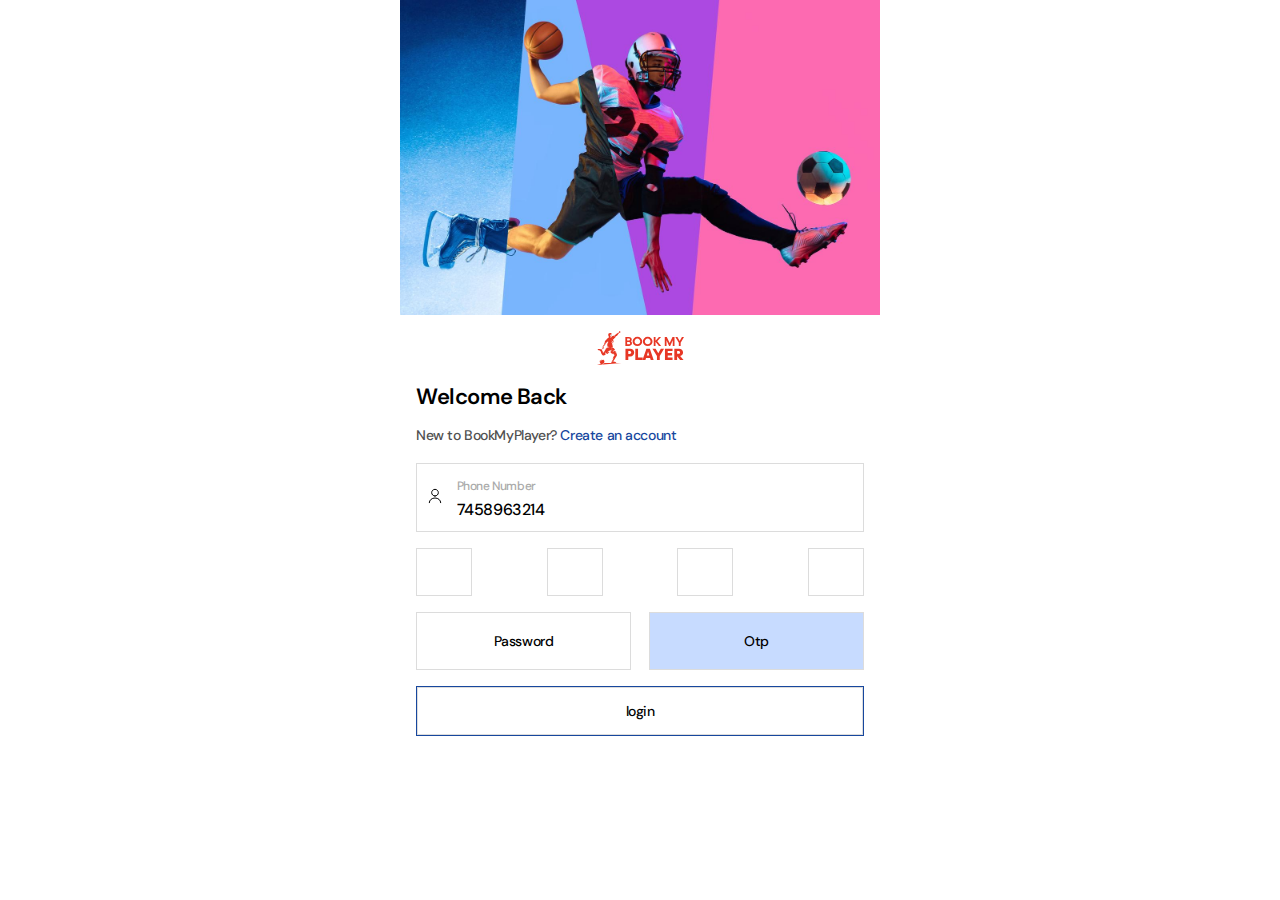
==== index.html @ 730cbc82 "changes" ====
<!DOCTYPE html>
<html lang="en">

<head>
    <meta charset="UTF-8">
    <meta name="viewport" content="width=device-width, initial-scale=1.0">
    <title>Document</title>
    <link rel="stylesheet" href="login.css">

    <!-- font dm sans link  -->

    <link rel="preconnect" href="https://fonts.googleapis.com">
    <link rel="preconnect" href="https://fonts.gstatic.com" crossorigin>
    <link href="https://fonts.googleapis.com/css2?family=DM+Sans:opsz@9..40&display=swap" rel="stylesheet">

</head>

<body>
    <section class="main-container">
        <div class="main-box">
            <div class="image-container">
                <img src="player.png" alt="">
            </div>

            <div class="main-logo">
                <img src="logo.svg" alt="">
            </div>

            <div class="main-section">
                <div class="welcome-section">
                    <p class="common-fonts main-welcome">Welcome Back</p>
                    <p class="common-fonts main-create-account">New to BookMyPlayer? <a href="">Create an account</a>
                    </p>
                </div>

                <div class="main-cards">
                    <div class="main-card-img">
                        <img src="user.svg" alt="" class="main-user-icon">
                    </div>
                    <div class="main-phn-section">
                        <label class="common-fonts main-phone">Phone Number</label>
                        <input type="text" class="common-fonts main-phone-input" value="7458963214">
                    </div>
                </div>

                <!-- ... (otp code) ... -->

                <div class="otp-cards">
                    <div class="otp-container">
                        <div class="otp-box">
                            <input type="number" class="common-fonts otp-input" maxlength="1" >
                        </div>
                        <div class="otp-box">
                            <input type="number" class="common-fonts otp-input" maxlength="1">
                        </div>
                        <div class="otp-box">
                            <input type="number" class="common-fonts otp-input" maxlength="1">
                        </div>
                        <div class="otp-box">
                            <input type="number" class="common-fonts otp-input" maxlength="1">
                        </div>
                    </div>
                </div>

                <!-- ... (otp code ends) ... -->

                <div class="button-cards">
                    <div class="button-section">
                        <button class="common-fonts main-btn pwd-button">Password</button>
                        <button class="common-fonts main-active-btn main-btn">Otp</button>
                    </div>
                    <div class="button-login">
                        <button class="common-fonts login-btn">login</button>
                    </div>
                </div>
            </div>
    </section>
</body>

</html>
---- login.css ----
* {
    margin: 0;
    padding: 0;
    box-sizing: border-box;
}

body{
    overflow: hidden;
}

/* general css start  */

:root {
    --white: #fff;
    --acc-color: #17479E;
    --border-color: #dcdcdc;
    --light-grey: #AAA;
    --active-bg: #C7DBFF;
}

.common-fonts {
    color: #000;
    font-family: DM Sans;
    font-size: 0.875rem;
    font-style: normal;
    font-weight: 500;
    line-height: 1.5rem;
    letter-spacing: -0.02563rem;
}

/* general css start ends */

/* login password page css starts */

.main-container {
    background-color: var(--white);
    display: flex;
    justify-content: center;
    align-items: center;
}

.main-box {
    max-width: 480px;
    display: flex;
    justify-content: center;
    align-items: center;
    flex-direction: column;
}

.image-container {
    display: flex;
    justify-content: center;
    align-items: center;
}

.image-container img {
    max-width: 100%;
    height: auto;
}

.main-logo {
    margin-top: 1rem;
}

.main-welcome {
    color: #000;
    font-size: 1.375rem;
    font-weight: 600;
    margin-bottom: 0.9rem;

}

.main-section {
    width: 100%;
}

.welcome-section {
    width: 100%;
    text-align: left;
    padding-left: 1rem;
    padding-right: 1rem;
    margin-top: 1rem;
}

.main-create-account {
    color: var(--secondary, #505050);
    font-size: 0.875rem;
    font-weight: 500;
}

.main-cards {
    border: 1px solid var(--border-color);
    display: flex;
    align-items: center;
    justify-content: start;
    margin: 1rem;
    padding: 0.6rem;
    cursor: pointer;
}

.main-create-account a {
    text-decoration: none;
    color: var(--acc-color);
    cursor: pointer;
}

.main-user-icon {
    margin-right: 0.88rem;
}

.main-phn-section {
    width: 100%;
}

.main-phone {
    color: var(--light-grey);
    font-size: 0.75rem;
}

.main-phone-input {
    font-size: 1rem;
    outline: none;
    border: none; 
    width: 100%;
}




.button-cards {
    display: flex;
    flex-direction: column; /* Change to column */
    align-items: center;
    justify-content: start;
    margin: 1rem;
}

.button-section {
    display: flex;
    align-items: center;
    justify-content: space-between; /* Adjust button spacing */
    width: 100%; /* Make the button section take full width */
}

.main-btn {
    text-align: center;
    width: 48%;
    height: 3.625rem;
    border: 1px solid var(--border-color);
    cursor: pointer;
    background-color: var(--white);
}

.main-active-btn {
    background-color: var(--active-bg);
}



.pwd-button{
    margin-right: 0.5rem;
}

.button-login {
    width: 100%; 
    margin-top: 1rem; 
    border: 1px solid var(--acc-color);
    color: var(--acc-color);
}

.login-btn {
    text-align: center;
    width: 100%;
    height: 3rem;
    cursor: pointer;
    border: 1px solid var(--border-color);
    background-color: var(--white);
    cursor: pointer;
}


/* login password page css ends */

/*login otp section css  */

.otp-cards {
    display: flex;
    align-items: center;
    justify-content: center;
    margin: 1rem;
}

.otp-container {
    display: flex;
    align-items: center;
    justify-content: space-between;
    width: 100%;
}

.otp-box {
    width: 3.5rem;
    height: 3rem;
    border: 1px solid var(--border-color);
    display: flex;
    align-items: center;
    justify-content: center;
}

.otp-input {
    font-size: 1rem;
    outline: none;
    border: none;
    width: 100%;
    text-align: center;
}

input::-webkit-outer-spin-button,
input::-webkit-inner-spin-button {
  -webkit-appearance: none;
  margin: 0;
}

/* Firefox */
input[type=number] {
  -moz-appearance: textfield;
}

/* login otp section css ends */


/* register page additional css starts */


.main-select {
    padding: 0;
    appearance: none; /* Remove default styling */
    -webkit-appearance: none; /* For Safari */
    -moz-appearance: none; /* For Firefox */
    width: 100%;
    font-size: 1rem;
    outline: none;
    cursor: pointer;
    padding-left: 0.88rem;
    background:none;
}

.main-sports{
    padding-left: 0.88rem;
}
/* register page additional css ends */

/* otp page 2 additional css starts */

.otp-mobile-no{
    font-weight: 700;
}
/* otp page 2 additional css ends */


@media (max-width: 300px) {
    .main-create-account {
        font-size: 0.7rem;
    }
}
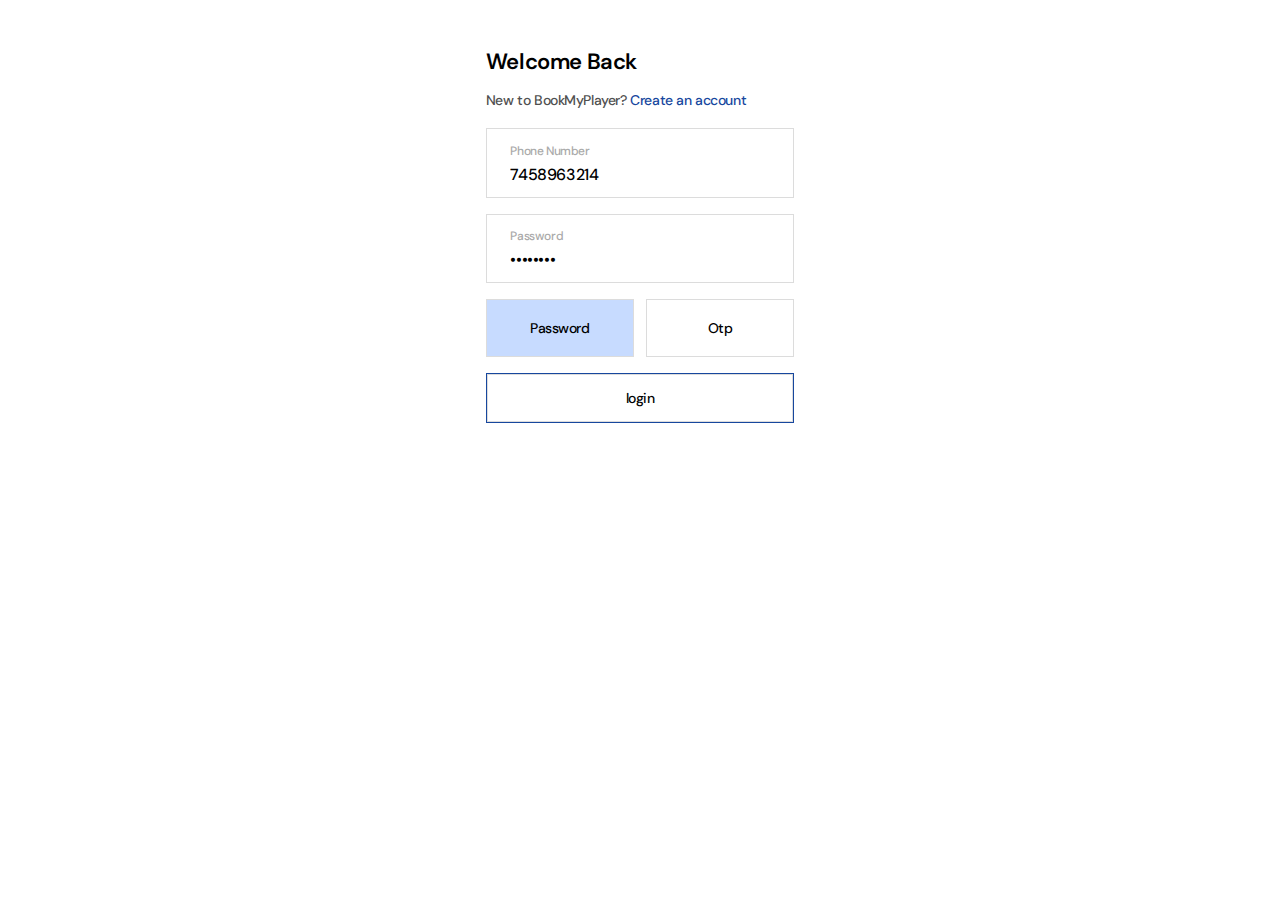
==== commit 6d926ad5: "changes" ====
--- a/index.html
+++ b/index.html
@@ -1,6 +1,5 @@
 <!DOCTYPE html>
 <html lang="en">
-
 <head>
     <meta charset="UTF-8">
     <meta name="viewport" content="width=device-width, initial-scale=1.0">
@@ -10,71 +9,61 @@
     <!-- font dm sans link  -->
 
     <link rel="preconnect" href="https://fonts.googleapis.com">
-    <link rel="preconnect" href="https://fonts.gstatic.com" crossorigin>
-    <link href="https://fonts.googleapis.com/css2?family=DM+Sans:opsz@9..40&display=swap" rel="stylesheet">
+<link rel="preconnect" href="https://fonts.gstatic.com" crossorigin>
+<link href="https://fonts.googleapis.com/css2?family=DM+Sans:opsz@9..40&display=swap" rel="stylesheet">
 
 </head>
-
 <body>
     <section class="main-container">
         <div class="main-box">
             <div class="image-container">
-                <img src="player.png" alt="">
+                <img src="../images/player.png" alt="">
+           </div>
+
+           <div class="main-logo">
+            <img src="../images/logo.svg" alt="">
+           </div>
+
+           <div class="main-section">
+            <div class="welcome-section">
+                <p class="common-fonts main-welcome">Welcome Back</p>
+                <p class="common-fonts main-create-account">New to BookMyPlayer? <a href="">Create an account</a></p>
             </div>
 
-            <div class="main-logo">
-                <img src="logo.svg" alt="">
+            <div class="main-cards">
+                <div class="main-card-img">
+                    <img src="../images/user.svg" alt="" class="main-user-icon">
+                </div>
+                <div class="main-phn-section">
+                    <label class="common-fonts main-phone">Phone Number</label>
+                    <input type="text" class="common-fonts main-phone-input" value="7458963214">
+                </div>
             </div>
 
-            <div class="main-section">
-                <div class="welcome-section">
-                    <p class="common-fonts main-welcome">Welcome Back</p>
-                    <p class="common-fonts main-create-account">New to BookMyPlayer? <a href="">Create an account</a>
-                    </p>
+            <div class="main-cards">
+                <div class="main-card-img">
+                    <img src="../images/lock.svg" alt="" class="main-user-icon">
                 </div>
-
-                <div class="main-cards">
-                    <div class="main-card-img">
-                        <img src="user.svg" alt="" class="main-user-icon">
-                    </div>
-                    <div class="main-phn-section">
-                        <label class="common-fonts main-phone">Phone Number</label>
-                        <input type="text" class="common-fonts main-phone-input" value="7458963214">
-                    </div>
-                </div>
-
-                <!-- ... (otp code) ... -->
-
-                <div class="otp-cards">
-                    <div class="otp-container">
-                        <div class="otp-box">
-                            <input type="number" class="common-fonts otp-input" maxlength="1" >
-                        </div>
-                        <div class="otp-box">
-                            <input type="number" class="common-fonts otp-input" maxlength="1">
-                        </div>
-                        <div class="otp-box">
-                            <input type="number" class="common-fonts otp-input" maxlength="1">
-                        </div>
-                        <div class="otp-box">
-                            <input type="number" class="common-fonts otp-input" maxlength="1">
-                        </div>
-                    </div>
-                </div>
-
-                <!-- ... (otp code ends) ... -->
-
-                <div class="button-cards">
-                    <div class="button-section">
-                        <button class="common-fonts main-btn pwd-button">Password</button>
-                        <button class="common-fonts main-active-btn main-btn">Otp</button>
-                    </div>
-                    <div class="button-login">
-                        <button class="common-fonts login-btn">login</button>
-                    </div>
+                <div class="main-phn-section">
+                    <label class="common-fonts main-phone">Password</label>
+                    <input type="password" class="common-fonts main-phone-input" value="password">
                 </div>
             </div>
+            
+            <div class="button-cards">
+                <div class="button-section">
+                    <button class="common-fonts main-btn main-active-btn pwd-button">Password</button>
+                    <button class="common-fonts main-btn">Otp</button>
+            </div>
+            <div class="button-login">
+                    <button class="common-fonts login-btn">login</button>
+            </div>
+           </div>
+
+
+
+        </div>
+
     </section>
 </body>
-
 </html>--- a/login.css
+++ b/login.css
@@ -263,11 +263,16 @@
     }
 }
 
-
-
-
-
-
-
-
-
+@media (min-width:480px) {
+    body {
+        overflow: visible;
+    }
+}
+
+
+
+
+
+
+
+
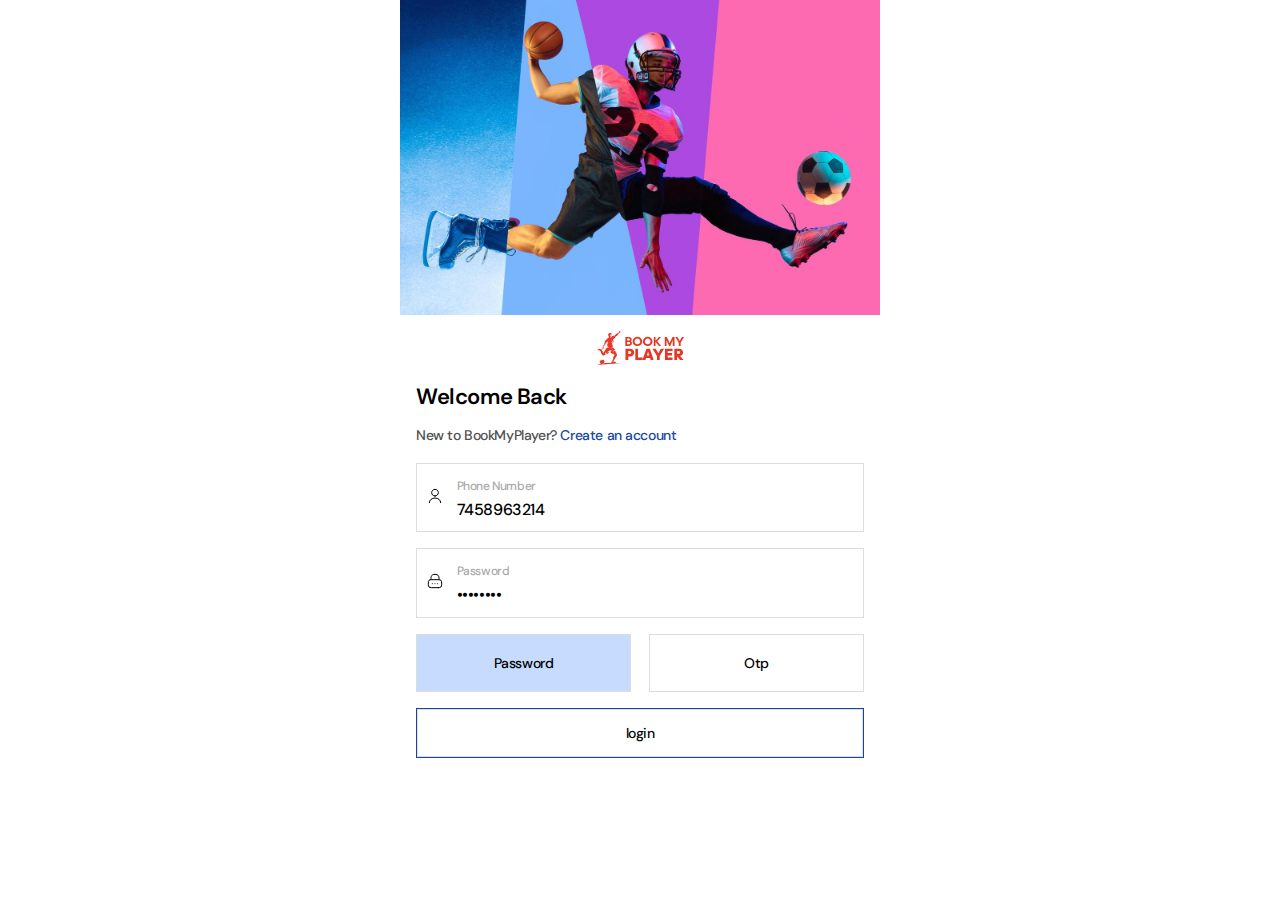
==== commit 731dabbc: "changes" ====
--- a/index.html
+++ b/index.html
@@ -17,11 +17,11 @@
     <section class="main-container">
         <div class="main-box">
             <div class="image-container">
-                <img src="../images/player.png" alt="">
+                <img src="player.png" alt="">
            </div>
 
            <div class="main-logo">
-            <img src="../images/logo.svg" alt="">
+            <img src="logo.svg" alt="">
            </div>
 
            <div class="main-section">
@@ -32,7 +32,7 @@
 
             <div class="main-cards">
                 <div class="main-card-img">
-                    <img src="../images/user.svg" alt="" class="main-user-icon">
+                    <img src="user.svg" alt="" class="main-user-icon">
                 </div>
                 <div class="main-phn-section">
                     <label class="common-fonts main-phone">Phone Number</label>
@@ -42,7 +42,7 @@
 
             <div class="main-cards">
                 <div class="main-card-img">
-                    <img src="../images/lock.svg" alt="" class="main-user-icon">
+                    <img src="lock.svg" alt="" class="main-user-icon">
                 </div>
                 <div class="main-phn-section">
                     <label class="common-fonts main-phone">Password</label>
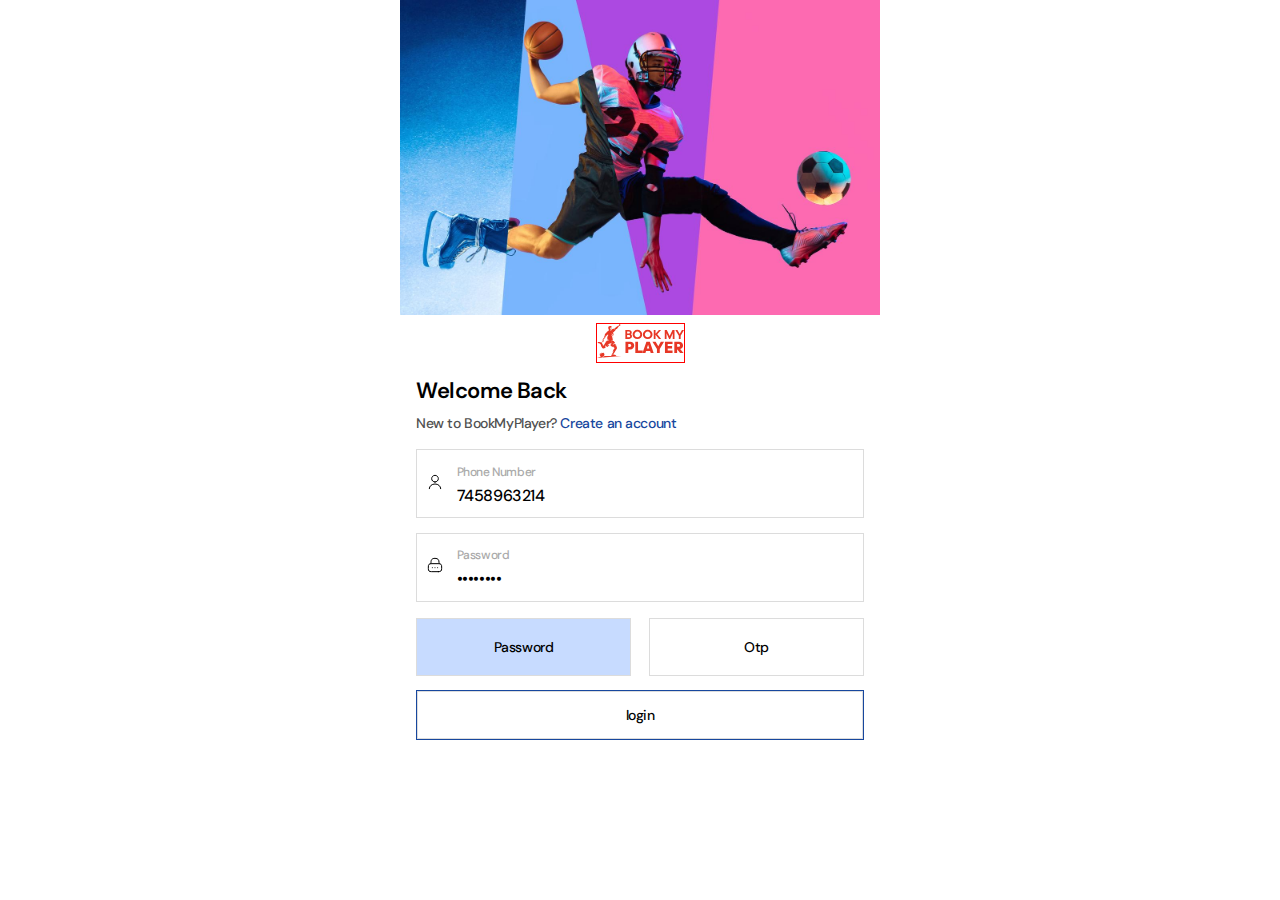
==== commit f75ce345: "changes" ====
--- a/index.html
+++ b/index.html
@@ -13,7 +13,7 @@
 <link href="https://fonts.googleapis.com/css2?family=DM+Sans:opsz@9..40&display=swap" rel="stylesheet">
 
 </head>
-<body>
+<body id="body">
     <section class="main-container">
         <div class="main-box">
             <div class="image-container">
--- a/login.css
+++ b/login.css
@@ -4,7 +4,7 @@
     box-sizing: border-box;
 }
 
-body{
+#body{
     overflow: hidden;
 }
 
@@ -59,14 +59,15 @@
 }
 
 .main-logo {
-    margin-top: 1rem;
+    margin-top: 0.5rem;
+   border:1px solid red;    
 }
 
 .main-welcome {
     color: #000;
     font-size: 1.375rem;
     font-weight: 600;
-    margin-bottom: 0.9rem;
+    margin-bottom: 0.5rem;
 
 }
 
@@ -93,7 +94,7 @@
     display: flex;
     align-items: center;
     justify-content: start;
-    margin: 1rem;
+    margin:0.9rem 1rem;
     padding: 0.6rem;
     cursor: pointer;
 }
@@ -163,7 +164,7 @@
 
 .button-login {
     width: 100%; 
-    margin-top: 1rem; 
+    margin-top: 0.9rem; 
     border: 1px solid var(--acc-color);
     color: var(--acc-color);
 }
@@ -264,7 +265,7 @@
 }
 
 @media (min-width:480px) {
-    body {
+    #body {
         overflow: visible;
     }
 }
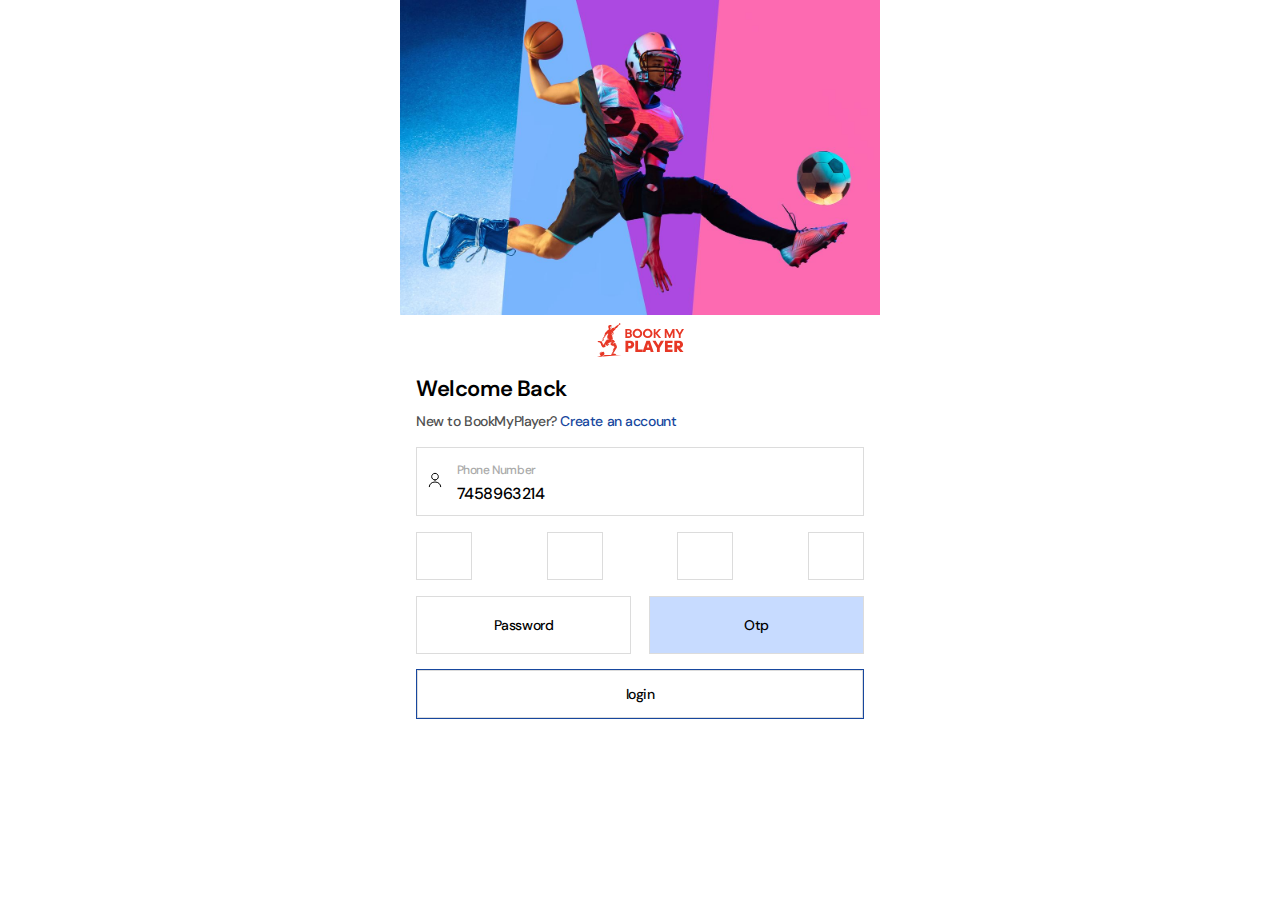
==== commit 76fb21fe: "changes" ====
--- a/index.html
+++ b/index.html
@@ -1,5 +1,6 @@
 <!DOCTYPE html>
 <html lang="en">
+
 <head>
     <meta charset="UTF-8">
     <meta name="viewport" content="width=device-width, initial-scale=1.0">
@@ -9,61 +10,71 @@
     <!-- font dm sans link  -->
 
     <link rel="preconnect" href="https://fonts.googleapis.com">
-<link rel="preconnect" href="https://fonts.gstatic.com" crossorigin>
-<link href="https://fonts.googleapis.com/css2?family=DM+Sans:opsz@9..40&display=swap" rel="stylesheet">
+    <link rel="preconnect" href="https://fonts.gstatic.com" crossorigin>
+    <link href="https://fonts.googleapis.com/css2?family=DM+Sans:opsz@9..40&display=swap" rel="stylesheet">
 
 </head>
-<body id="body">
+
+<body>
     <section class="main-container">
         <div class="main-box">
             <div class="image-container">
                 <img src="player.png" alt="">
-           </div>
-
-           <div class="main-logo">
-            <img src="logo.svg" alt="">
-           </div>
-
-           <div class="main-section">
-            <div class="welcome-section">
-                <p class="common-fonts main-welcome">Welcome Back</p>
-                <p class="common-fonts main-create-account">New to BookMyPlayer? <a href="">Create an account</a></p>
             </div>
 
-            <div class="main-cards">
-                <div class="main-card-img">
-                    <img src="user.svg" alt="" class="main-user-icon">
+            <div class="main-logo">
+                <img src="logo.svg" alt="">
+            </div>
+
+            <div class="main-section">
+                <div class="welcome-section">
+                    <p class="common-fonts main-welcome">Welcome Back</p>
+                    <p class="common-fonts main-create-account">New to BookMyPlayer? <a href="">Create an account</a>
+                    </p>
                 </div>
-                <div class="main-phn-section">
-                    <label class="common-fonts main-phone">Phone Number</label>
-                    <input type="text" class="common-fonts main-phone-input" value="7458963214">
+
+                <div class="main-cards">
+                    <div class="main-card-img">
+                        <img src="user.svg" alt="" class="main-user-icon">
+                    </div>
+                    <div class="main-phn-section">
+                        <label class="common-fonts main-phone">Phone Number</label>
+                        <input type="text" class="common-fonts main-phone-input" value="7458963214">
+                    </div>
+                </div>
+
+                <!-- ... (otp code) ... -->
+
+                <div class="otp-cards">
+                    <div class="otp-container">
+                        <div class="otp-box">
+                            <input type="number" class="common-fonts otp-input" maxlength="1" >
+                        </div>
+                        <div class="otp-box">
+                            <input type="number" class="common-fonts otp-input" maxlength="1">
+                        </div>
+                        <div class="otp-box">
+                            <input type="number" class="common-fonts otp-input" maxlength="1">
+                        </div>
+                        <div class="otp-box">
+                            <input type="number" class="common-fonts otp-input" maxlength="1">
+                        </div>
+                    </div>
+                </div>
+
+                <!-- ... (otp code ends) ... -->
+
+                <div class="button-cards">
+                    <div class="button-section">
+                        <button class="common-fonts main-btn pwd-button">Password</button>
+                        <button class="common-fonts main-active-btn main-btn">Otp</button>
+                    </div>
+                    <div class="button-login">
+                        <button class="common-fonts login-btn">login</button>
+                    </div>
                 </div>
             </div>
-
-            <div class="main-cards">
-                <div class="main-card-img">
-                    <img src="lock.svg" alt="" class="main-user-icon">
-                </div>
-                <div class="main-phn-section">
-                    <label class="common-fonts main-phone">Password</label>
-                    <input type="password" class="common-fonts main-phone-input" value="password">
-                </div>
-            </div>
-            
-            <div class="button-cards">
-                <div class="button-section">
-                    <button class="common-fonts main-btn main-active-btn pwd-button">Password</button>
-                    <button class="common-fonts main-btn">Otp</button>
-            </div>
-            <div class="button-login">
-                    <button class="common-fonts login-btn">login</button>
-            </div>
-           </div>
-
-
-
-        </div>
-
     </section>
 </body>
+
 </html>--- a/login.css
+++ b/login.css
@@ -59,8 +59,7 @@
 }
 
 .main-logo {
-    margin-top: 0.5rem;
-   border:1px solid red;    
+    margin-top: 0.5rem;   
 }
 
 .main-welcome {
